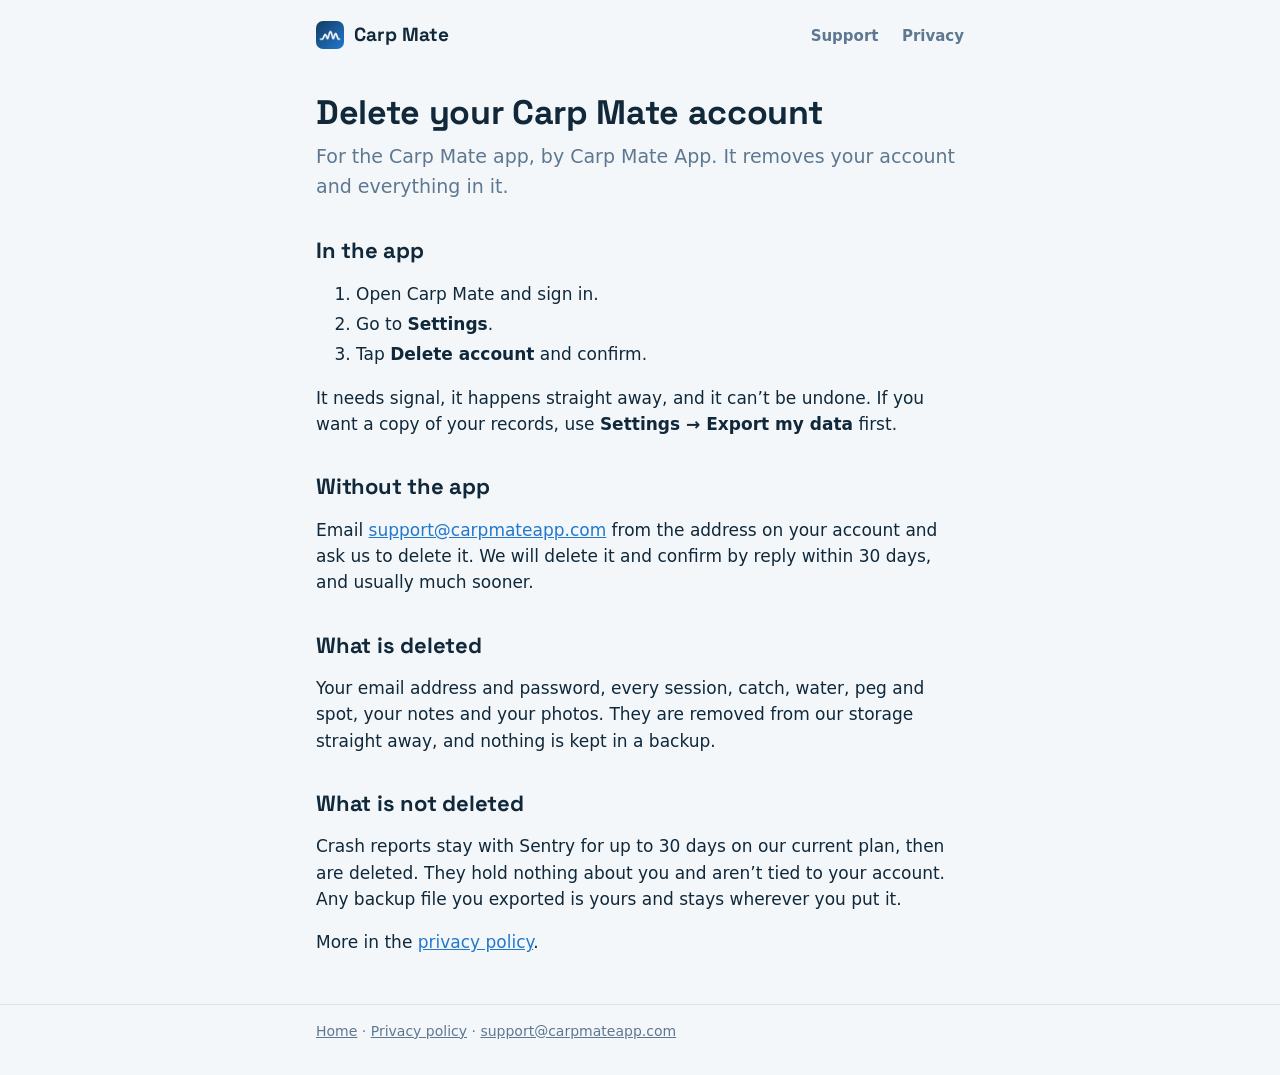
==== delete-account/index.html @ 8036a8dc "Account deletion page for the stores; retention matches the Sentry plan Play needs a public page for" ====
<!doctype html>
<html lang="en-GB">
  <head>
    <meta charset="utf-8" />
    <meta name="viewport" content="width=device-width, initial-scale=1" />
    <title>Delete your account · Carp Mate</title>
    <meta name="description" content="How to delete your Carp Mate account and everything in it, in the app or by email." />
    <link rel="icon" href="/favicon.png" />
    <link rel="apple-touch-icon" href="/apple-touch-icon.png" />
    <link rel="stylesheet" href="/style.css" />
  </head>
  <body>
    <header class="site">
      <div class="wrap">
        <a class="brand" href="/"><img src="/favicon.png" alt="" />Carp Mate</a>
        <nav>
          <a href="/support/">Support</a>
          <a href="/privacy/">Privacy</a>
        </nav>
      </div>
    </header>

    <main class="wrap">
      <h1>Delete your Carp Mate account</h1>
      <p class="lead">For the Carp Mate app, by Carp Mate App. It removes your account and everything in it.</p>

      <h2>In the app</h2>
      <ol>
        <li>Open Carp Mate and sign in.</li>
        <li>Go to <strong>Settings</strong>.</li>
        <li>Tap <strong>Delete account</strong> and confirm.</li>
      </ol>
      <p>It needs signal, it happens straight away, and it can’t be undone. If you want a copy of your records, use <strong>Settings → Export my data</strong> first.</p>

      <h2>Without the app</h2>
      <p>
        Email <a href="mailto:support@carpmateapp.com?subject=Delete%20my%20Carp%20Mate%20account">support@carpmateapp.com</a>
        from the address on your account and ask us to delete it. We will delete it and confirm by reply within 30 days, and usually much sooner.
      </p>

      <h2>What is deleted</h2>
      <p>Your email address and password, every session, catch, water, peg and spot, your notes and your photos. They are removed from our storage straight away, and nothing is kept in a backup.</p>

      <h2>What is not deleted</h2>
      <p>
        Crash reports stay with Sentry for up to 30 days on our current plan, then are deleted. They hold nothing about you and
        aren’t tied to your account. Any backup file you exported is yours and stays wherever you put it.
      </p>
      <p>More in the <a href="/privacy/">privacy policy</a>.</p>
    </main>

    <footer class="site">
      <div class="wrap">
        <a href="/">Home</a> · <a href="/privacy/">Privacy policy</a> ·
        <a href="mailto:support@carpmateapp.com">support@carpmateapp.com</a>
      </div>
    </footer>
  </body>
</html>
---- style.css ----
/* Carp Mate site: the app's own tokens, light and dark. No external requests. */

@font-face {
  font-family: 'Space Grotesk';
  src: url('/fonts/SpaceGrotesk_600SemiBold.ttf') format('truetype');
  font-weight: 600;
  font-display: swap;
}
@font-face {
  font-family: 'Space Grotesk';
  src: url('/fonts/SpaceGrotesk_700Bold.ttf') format('truetype');
  font-weight: 700;
  font-display: swap;
}

:root {
  --ground: #f3f7fa;
  --card: #ffffff;
  --ink: #10283a;
  --muted: #5e7891;
  --faint: #93a9bc;
  --accent: #2278ce;
  --accent-soft: rgba(34, 120, 206, 0.1);
  --divider: rgba(16, 40, 58, 0.1);
  --shadow: 0 1px 3px rgba(16, 40, 58, 0.06), 0 6px 20px rgba(16, 40, 58, 0.05);
  --hairline: transparent;
  color-scheme: light dark;
}

@media (prefers-color-scheme: dark) {
  :root {
    --ground: #0a100d;
    --card: #121a14;
    --ink: #e6efe8;
    --muted: #8aa091;
    --faint: #566459;
    --accent: #a9e344;
    --accent-soft: rgba(169, 227, 68, 0.1);
    --divider: rgba(230, 255, 240, 0.1);
    --shadow: none;
    --hairline: rgba(230, 255, 240, 0.08);
  }
}

* {
  box-sizing: border-box;
}

html {
  -webkit-text-size-adjust: 100%;
}

body {
  margin: 0;
  background: var(--ground);
  color: var(--ink);
  font: 17px/1.55 system-ui, -apple-system, 'Segoe UI', Roboto, sans-serif;
}

.wrap {
  max-width: 680px;
  margin: 0 auto;
  padding: 0 16px;
}

header.site {
  padding: 20px 0;
}
header.site .wrap {
  display: flex;
  align-items: center;
  justify-content: space-between;
  gap: 16px;
}
.brand {
  display: flex;
  align-items: center;
  gap: 10px;
  color: var(--ink);
  text-decoration: none;
  font-family: 'Space Grotesk', system-ui, sans-serif;
  font-weight: 700;
  font-size: 19px;
}
.brand img {
  width: 28px;
  height: 28px;
  border-radius: 7px;
}
nav a {
  color: var(--muted);
  text-decoration: none;
  font-weight: 600;
  font-size: 15px;
  margin-left: 18px;
}
nav a:hover,
nav a[aria-current='page'] {
  color: var(--accent);
}

h1,
h2,
h3 {
  font-family: 'Space Grotesk', system-ui, sans-serif;
  line-height: 1.2;
  letter-spacing: -0.01em;
}
h1 {
  font-size: 34px;
  margin: 24px 0 8px;
}
h2 {
  font-size: 22px;
  margin: 36px 0 8px;
}
h3 {
  font-size: 18px;
  margin: 24px 0 6px;
}

a {
  color: var(--accent);
}

.lead {
  color: var(--muted);
  font-size: 19px;
  margin-top: 0;
}

.card {
  background: var(--card);
  border-radius: 16px;
  box-shadow: var(--shadow);
  border: 1px solid var(--hairline);
  padding: 20px;
  margin: 16px 0;
}

.meta {
  color: var(--muted);
  font-size: 15px;
}

.note {
  background: var(--accent-soft);
  border-radius: 12px;
  padding: 14px 16px;
  margin: 16px 0;
  font-size: 15px;
}

table {
  width: 100%;
  border-collapse: collapse;
  font-size: 15px;
}
th,
td {
  text-align: left;
  vertical-align: top;
  padding: 10px 8px 10px 0;
  border-bottom: 1px solid var(--divider);
}
th {
  color: var(--muted);
  font-weight: 600;
}
.table-scroll {
  overflow-x: auto;
}

ul {
  padding-left: 20px;
}
li {
  margin: 4px 0;
}

/* Home */
.hero {
  text-align: left;
  padding: 24px 0 8px;
}
.hero svg {
  display: block;
  width: 100%;
  height: auto;
  max-height: 240px;
}
.hero h1 {
  font-size: 44px;
  margin: 8px 0 4px;
}
.points {
  list-style: none;
  padding: 0;
}
.points li {
  margin: 10px 0;
}
.points strong {
  font-family: 'Space Grotesk', system-ui, sans-serif;
}
.availability {
  color: var(--muted);
}

footer.site {
  margin: 48px 0 32px;
  padding-top: 16px;
  border-top: 1px solid var(--divider);
  color: var(--muted);
  font-size: 14px;
}
footer.site a {
  color: var(--muted);
}

@media (max-width: 420px) {
  h1 {
    font-size: 28px;
  }
  .hero h1 {
    font-size: 36px;
  }
  nav a {
    margin-left: 12px;
  }
}
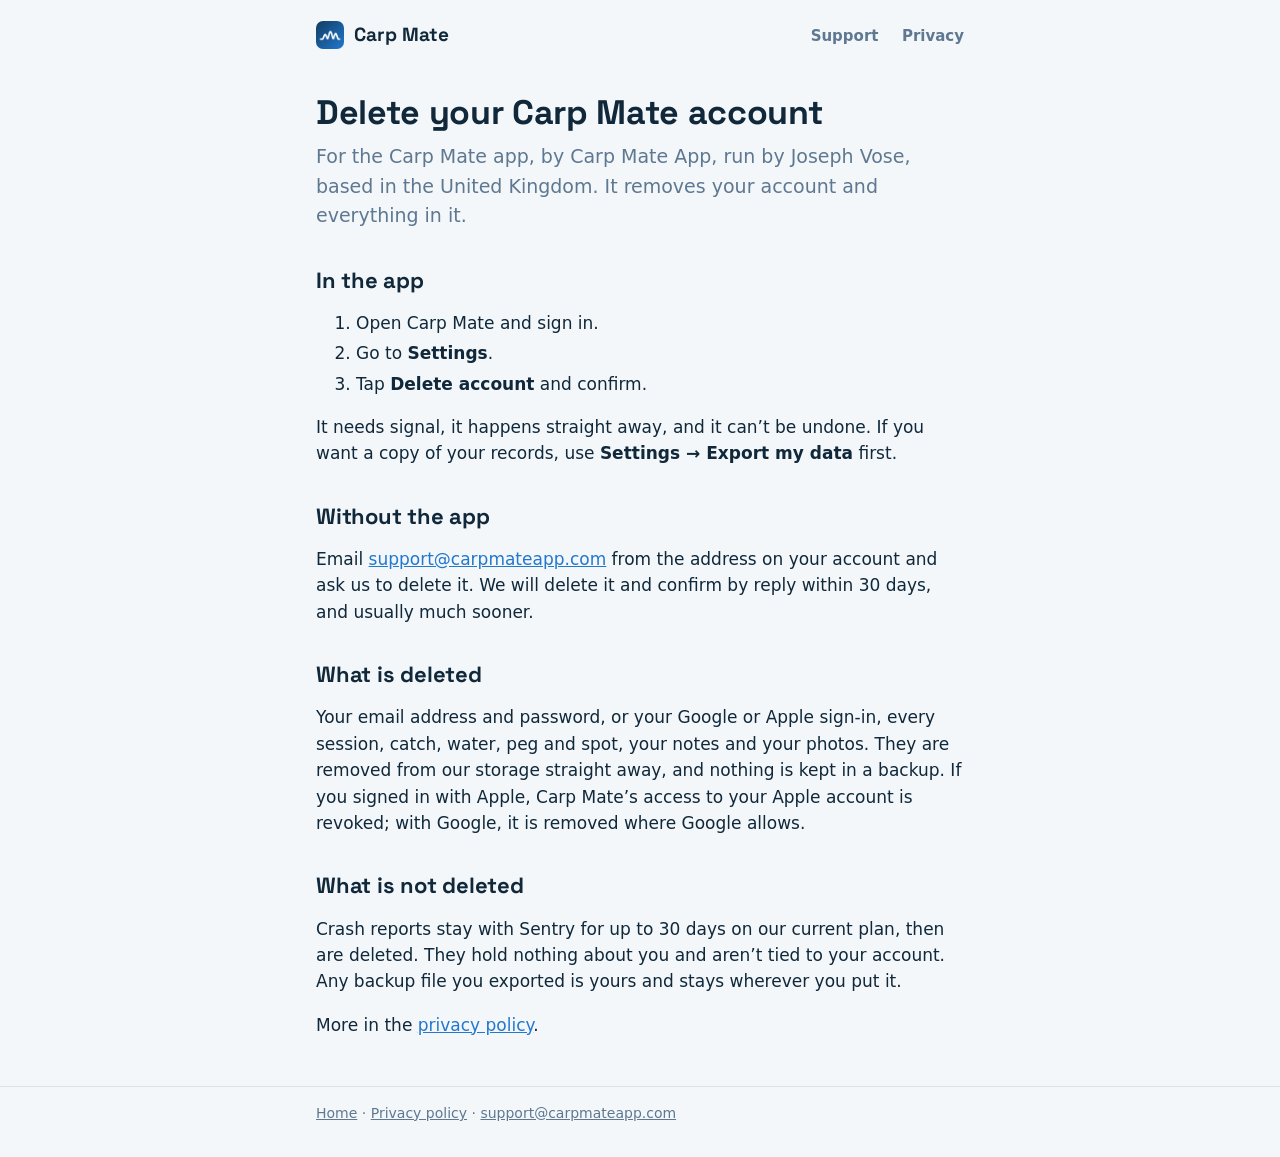
==== commit dc589e8c: "Controller in the United Kingdom, ICO lead regulator; Google and Apple sign-in Effective 10 November" ====
--- a/delete-account/index.html
+++ b/delete-account/index.html
@@ -22,7 +22,7 @@
 
     <main class="wrap">
       <h1>Delete your Carp Mate account</h1>
-      <p class="lead">For the Carp Mate app, by Carp Mate App. It removes your account and everything in it.</p>
+      <p class="lead">For the Carp Mate app, by Carp Mate App, run by Joseph Vose, based in the United Kingdom. It removes your account and everything in it.</p>
 
       <h2>In the app</h2>
       <ol>
@@ -39,7 +39,7 @@
       </p>
 
       <h2>What is deleted</h2>
-      <p>Your email address and password, every session, catch, water, peg and spot, your notes and your photos. They are removed from our storage straight away, and nothing is kept in a backup.</p>
+      <p>Your email address and password, or your Google or Apple sign-in, every session, catch, water, peg and spot, your notes and your photos. They are removed from our storage straight away, and nothing is kept in a backup. If you signed in with Apple, Carp Mate’s access to your Apple account is revoked; with Google, it is removed where Google allows.</p>
 
       <h2>What is not deleted</h2>
       <p>
